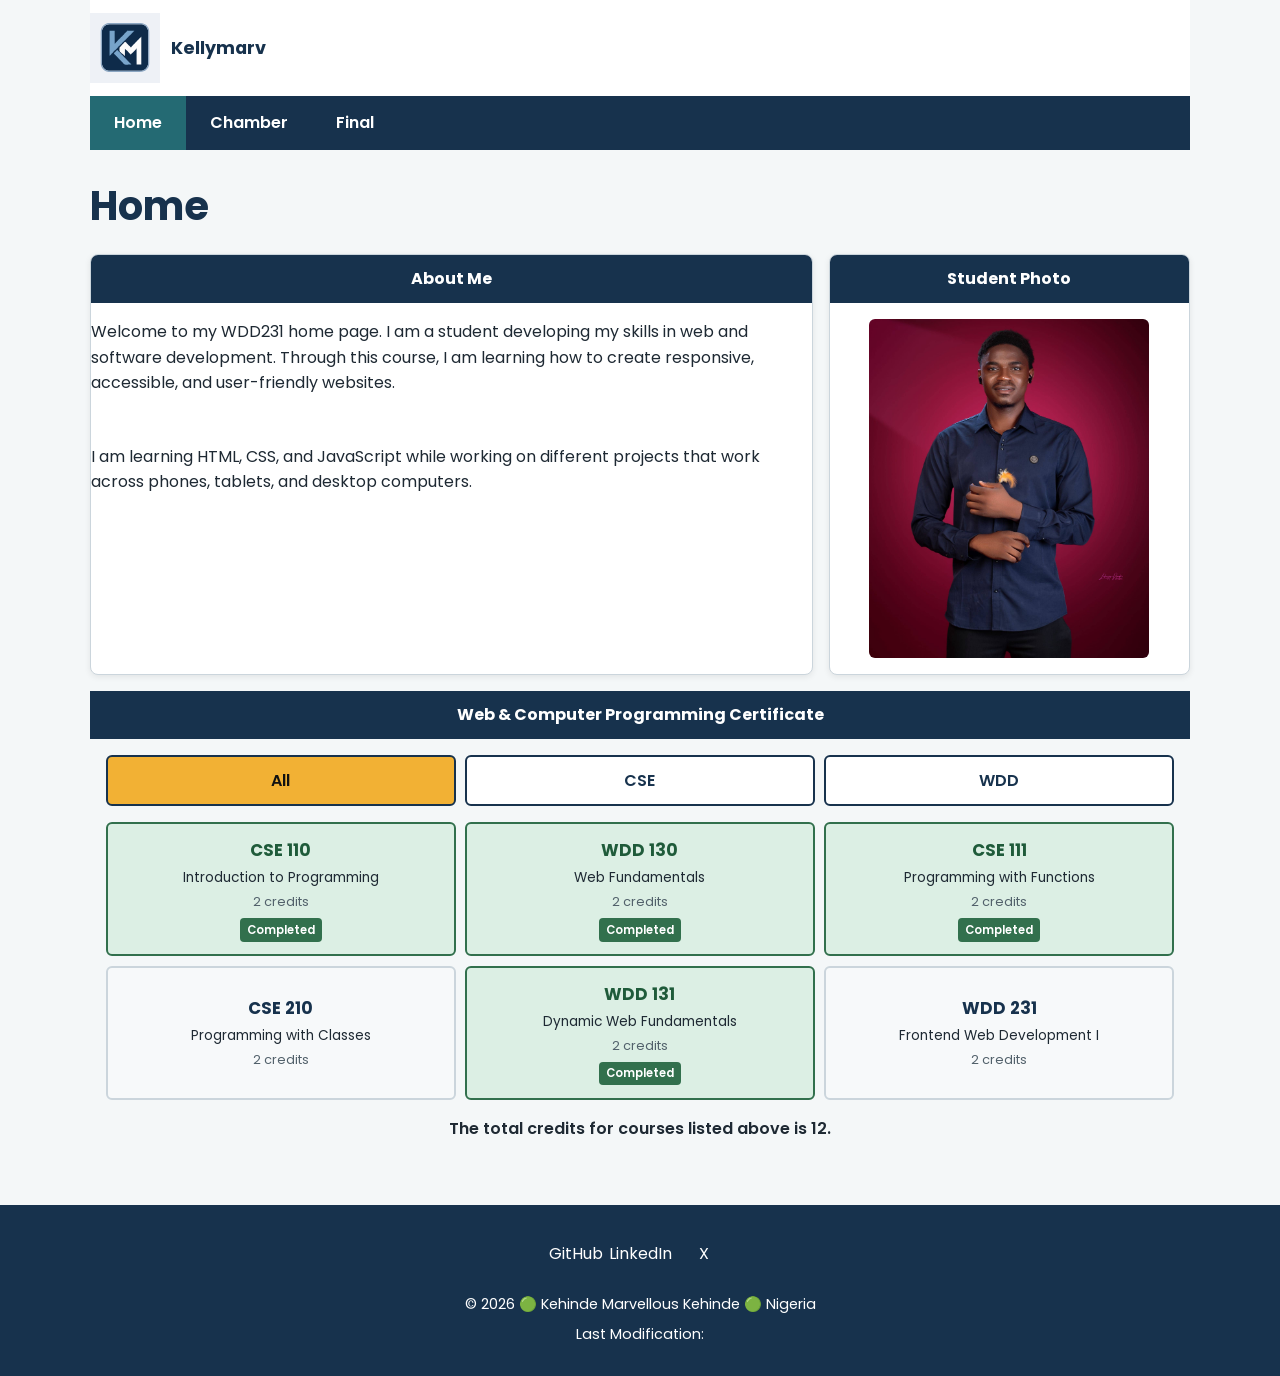
==== index.html @ 5dd4b8f6 "done" ====
<!DOCTYPE html>
<html lang="en">
<head>
   <meta charset="UTF-8">
   <meta name="viewport" content="width=device-width, initial-scale=1.0">

   <meta name="description" content="Home page for my WDD231 Web and Computer Programming certificate.">
   <meta name="author" content="Kehinde Marvellous Kehinde">

   <title>WDD231 | Home</title>

   <!-- Google Font -->
   <link rel="preconnect" href="https://fonts.googleapis.com">
   <link rel="preconnect" href="https://fonts.gstatic.com" crossorigin>
   <link href="https://fonts.googleapis.com/css2?family=Poppins:wght@400;500;600;700&display=swap" rel="stylesheet">

   <!-- CSS -->
   <link rel="stylesheet" href="styles/small.css">
   <link rel="stylesheet" href="styles/large.css">

   <!-- JavaScript -->
   <script src="scripts/navigation.js" defer></script>
   <script src="scripts/date.js" defer></script>
   <script src="scripts/courses.js" defer></script>
</head>

<body>

   <header>
       <div class="header-top">

           <div class="logo-area">
               <img src="images/logo.svg" alt="Site logo">
               <span>Kellymarv</span>
           </div>

           <button id="menuButton" class="menu-button" aria-label="Open navigation menu">
               ☰
           </button>

       </div>

       <nav id="primaryNav">
           <a href="index.html" class="active">Home</a>
           <a href="chamber/index.html">Chamber</a>
           <a href="final/index.html">Final</a>
       </nav>
   </header>


   <main>

       <h1>Home</h1>

       <div class="home-grid">

           <!-- About Me -->
           <section class="card">
               <h2>About Me</h2>

               <div class="top-sections">
                   <p>
                       Welcome to my WDD231 home page. I am a student developing
                       my skills in web and software development. Through this
                       course, I am learning how to create responsive,
                       accessible, and user-friendly websites.
                   </p>

                   <p>
                       I am learning HTML, CSS, and JavaScript while working on
                       different projects that work across phones, tablets,
                       and desktop computers.
                   </p>
               </div>
           </section>


           <!-- Student Photo -->
           <section class="card">
               <h2>Student Photo</h2>

               <div class="photo-container">
                   <img
                       src="images/student-photo.jpg"
                       alt="Student photo"
                       loading="lazy"
                   >
               </div>
           </section>

       </div>


       <!-- Certificate -->
       <section class="certificate-section">

           <h2>Web &amp; Computer Programming Certificate</h2>

           <div class="filter-buttons">

               <button type="button" data-filter="all" class="filter active">
                   All
               </button>

               <button type="button" data-filter="CSE" class="filter">
                   CSE
               </button>

               <button type="button" data-filter="WDD" class="filter">
                   WDD
               </button>

           </div>


           <div id="courseList" class="course-list">
               <!-- JavaScript will put courses here -->
           </div>


           <p id="creditTotal" class="credit-total"></p>

       </section>

   </main>


   <footer>

       <div class="social-links">

           <a
               href="https://github.com/Kellymarv1"
               target="_blank"
               rel="noopener noreferrer"
               aria-label="GitHub"
           >
               GitHub
           </a>

           <a
               href="https://www.linkedin.com/in/kehinde-marvellous-96652922b/"
               target="_blank"
               rel="noopener noreferrer"
               aria-label="LinkedIn"
           >
               LinkedIn
           </a>

           <a
               href="https://x.com/kehindemarvell2"
               target="_blank"
               rel="noopener noreferrer"
               aria-label="X"
           >
               X
           </a>

       </div>

       <p>
            &copy; <span id="currentyear"></span>
      🟢 Kehinde Marvellous Kehinde 🟢 Nigeria</p>

      <p class="highlight">
        Last Modification: <span id="lastmodified"></span></p>

   </footer>

</body>
</html>
---- styles/small.css ----
/* ==============================
   GENERAL
============================== */

* {
    box-sizing: border-box;
}

:root {
    --primary-color: #17324d;
    --secondary-color: #246a73;
    --accent-color: #f2b134;
    --background-color: #f4f7f8;
    --card-color: #ffffff;
    --text-color: #1e2933;
    --border-color: #cbd5dc;
    --completed-color: #dcefe4;
    --completed-border: #32704d;
}

html {
    font-family: "Poppins", sans-serif;
}

body {
    margin: 0;
    min-width: 320px;

    background-color: var(--background-color);
    color: var(--text-color);

    line-height: 1.6;
}

img {
    max-width: 100%;
    height: auto;
}


/* ==============================
   HEADER
============================== */

header {
    background-color: var(--primary-color);
    color: white;
}

.header-top {
    display: flex;

    justify-content: space-between;
    align-items: center;

    padding: 0.8rem 1rem;
}

.logo-area {
    display: flex;

    align-items: center;

    gap: 0.7rem;

    color: white;
    text-decoration: none;

    font-size: 1.1rem;
    font-weight: 700;
}

.logo-area img {
    width: 55px;
    height: 55px;
}


/* ==============================
   HAMBURGER
============================== */

.menu-button {
    border: none;

    background: transparent;

    color: white;

    font-size: 2rem;

    cursor: pointer;

    padding: 0.25rem 0.5rem;
}

.menu-button:hover,
.menu-button:focus-visible {
    background-color: var(--secondary-color);
    border-radius: 5px;
}


/* ==============================
   NAVIGATION
============================== */

nav {
    display: none;
}

nav.open {
    display: flex;

    flex-direction: column;
}

nav a {
    display: block;

    color: white;

    text-decoration: none;

    padding: 0.9rem 1rem;

    border-top: 1px solid rgba(255, 255, 255, 0.15);

    font-weight: 600;
}

nav a:hover,
nav a:focus-visible,
nav a.active {
    background-color: var(--secondary-color);
}


/* ==============================
   MAIN
============================== */

main {
    width: 100%;
    max-width: 1100px;
    margin: 0 auto;
    padding: 1.5rem;
}

h1 {
    margin: 0 0 1rem;

    color: var(--primary-color);

    font-size: clamp(1.8rem, 5vw, 2.5rem);
}

h2 {
    margin: 0;

    padding: 0.7rem 1rem;

    background-color: var(--primary-color);

    color: white;

    text-align: center;

    font-size: 1rem;
}


/* ==============================
   SECTIONS
============================== */

.top-sections {
    display: grid;

    gap: 1rem;

    margin-bottom: 1rem;
}

.card {
    background-color: var(--card-color);

    border: 1px solid var(--border-color);

    border-radius: 8px;

    overflow: hidden;

    box-shadow: 0 2px 6px rgba(0, 0, 0, 0.08);
}

.section-content {
    padding: 1rem;
}

.section-content p {
    margin-top: 0;
}

.section-content p:last-child {
    margin-bottom: 0;
}


/* ==============================
   STUDENT PHOTO
============================== */

.photo-container {
    display: flex;

    justify-content: center;
    align-items: center;

    padding: 1rem;
}

.photo-container img {
    width: 100%;

    max-width: 400px;

    aspect-ratio: 1 / 1;

    object-fit: cover;

    border-radius: 6px;
}


/* ==============================
   COURSE SECTION
============================== */

.certificate-section {
    padding-bottom: 1rem;
}


/* ==============================
   FILTER BUTTONS
============================== */

.filter-buttons {
    display: grid;

    grid-template-columns: repeat(3, 1fr);

    gap: 0.5rem;

    padding: 1rem;
}

.filter {
    border: 2px solid var(--primary-color);

    border-radius: 6px;

    background-color: white;

    color: var(--primary-color);

    padding: 0.7rem 0.5rem;

    font-family: inherit;

    font-size: 1rem;

    font-weight: 600;

    cursor: pointer;
}

.filter:hover,
.filter:focus-visible,
.filter.active {
    background-color: var(--accent-color);

    color: #111111;
}


/* ==============================
   COURSE CARDS
============================== */

.course-list {
    display: grid;

    gap: 0.6rem;

    padding: 0 1rem;
}

.course-card {
    padding: 0.8rem;

    background-color: #f7f9fa;

    border: 2px solid var(--border-color);

    border-radius: 6px;

    text-align: center;
}

.course-code {
    display: block;

    color: var(--primary-color);

    font-size: 1.05rem;

    font-weight: 700;
}

.course-title {
    display: block;

    margin-top: 0.2rem;

    color: var(--text-color);

    font-size: 0.85rem;
}

.course-credits {
    display: block;

    margin-top: 0.2rem;

    color: #52616b;

    font-size: 0.8rem;
}


/* Completed courses */

.course-card.completed {
    background-color: var(--completed-color);

    border-color: var(--completed-border);
}

.course-card.completed .course-code {
    color: #1f5b3a;
}

.completed-label {
    display: inline-block;

    margin-top: 0.35rem;

    padding: 0.15rem 0.45rem;

    border-radius: 4px;

    background-color: #32704d;

    color: white;

    font-size: 0.72rem;

    font-weight: 600;
}


/* ==============================
   CREDIT TOTAL
============================== */

.credit-total {
    margin: 1rem;

    text-align: center;

    font-weight: 600;
}


/* ==============================
   FOOTER
============================== */

footer {
    background-color: var(--primary-color);

    color: white;

    text-align: center;

    padding: 1.5rem 1rem;
}

.social-links {
    display: flex;

    justify-content: center;

    align-items: center;

    gap: 1rem;

    margin-bottom: 1rem;
}

.social-links a {
    display: flex;

    justify-content: center;
    align-items: center;

    width: 48px;
    height: 48px;

    border-radius: 50%;

    color: white;

    text-decoration: none;
}

.social-links a:hover,
.social-links a:focus-visible {
    background-color: var(--secondary-color);
}

.social-icon {
    font-size: 1.6rem;

    font-weight: 700;
}

.github-icon {
    font-size: 1.4rem;
}

.x-icon {
    font-size: 1.8rem;
}

footer p {
    margin: 0.4rem 0;

    font-size: 0.9rem;
}
---- styles/large.css ----
/* =====================================
   LARGE SCREEN - 768px AND ABOVE
===================================== */

@media screen and (min-width: 768px) {

    /* ================================
       HEADER
    ================================= */

    header {
        background-color: white;
        color: var(--text-color);
        max-width: 1100px;
        margin: 0 auto;
    }

    .header-content {
        display: flex;
        justify-content: space-between;
        align-items: center;
        padding: 1rem 1.5rem;
    }

    .logo-area {
        color: var(--primary-color);
    }

    .logo-area img {
        width: 70px;
        height: 70px;
    }

    /* Hide hamburger on desktop */

    .menu-button {
        display: none;
    }


    /* ================================
       NAVIGATION
    ================================= */

    nav {
        display: flex;
        flex-direction: row;
        justify-content: flex-start;
        align-items: center;

        width: 100%;

        background-color: var(--primary-color);
    }

    nav a {
        display: block;

        color: white;

        text-decoration: none;

        padding: 0.9rem 1.5rem;

        border-top: none;
    }

    nav a:hover,
    nav a:focus-visible {
        background-color: var(--secondary-color);
    }

    nav a.active {
        background-color: var(--secondary-color);
    }


    /* ================================
       MAIN
    ================================= */

    main {
        width: 100%;
        max-width: 1100px;

        margin: 0 auto;

        padding: 1.5rem 0 2rem;
    }


    /* ================================
       ABOUT ME + PHOTO
    ================================= */

    .home-grid {
        display: grid;

        grid-template-columns: 2fr 1fr;

        gap: 1rem;

        margin-bottom: 1rem;
    }


    /* ================================
       CARDS
    ================================= */

    .home-grid .card {
        min-height: 280px;
    }


    /* ================================
       PHOTO
    ================================= */

    .photo-container {
        display: flex;

        justify-content: center;
        align-items: center;

        height: calc(100% - 48px);

        padding: 1rem;
    }

    .photo-container img {
        width: 280px;
        height: 21.2rem;

        object-fit: cover;

        border-radius: 6px;
    }


    /* ================================
       CERTIFICATE
    ================================= */

    .certificate {
        width: 100%;
    }


    /* ================================
       COURSE FILTER BUTTONS
    ================================= */

    .filter-buttons {
        display: grid;

        grid-template-columns: repeat(3, 1fr);

        gap: 0.6rem;

        padding: 1rem;
    }


    /* ================================
       COURSE CARDS
    ================================= */

    .course-list {
        display: grid;

        grid-template-columns: repeat(3, 1fr);

        gap: 0.6rem;

        padding: 0 1rem;
    }

    .course-card {
        min-height: 110px;

        display: flex;

        flex-direction: column;

        justify-content: center;

        align-items: center;

        text-align: center;
    }


    /* ================================
       FOOTER
    ================================= */

    footer {
        width: 100%;
    }
}


/* =====================================
   VERY LARGE SCREENS
===================================== */

@media screen and (min-width: 1000px) {

    header,
    main {
        max-width: 1100px;
    }

    .header-top {
        padding-left: 0;
        padding-right: 0;
    }

    .home-grid {
        grid-template-columns: 2fr 1fr;
    }

}
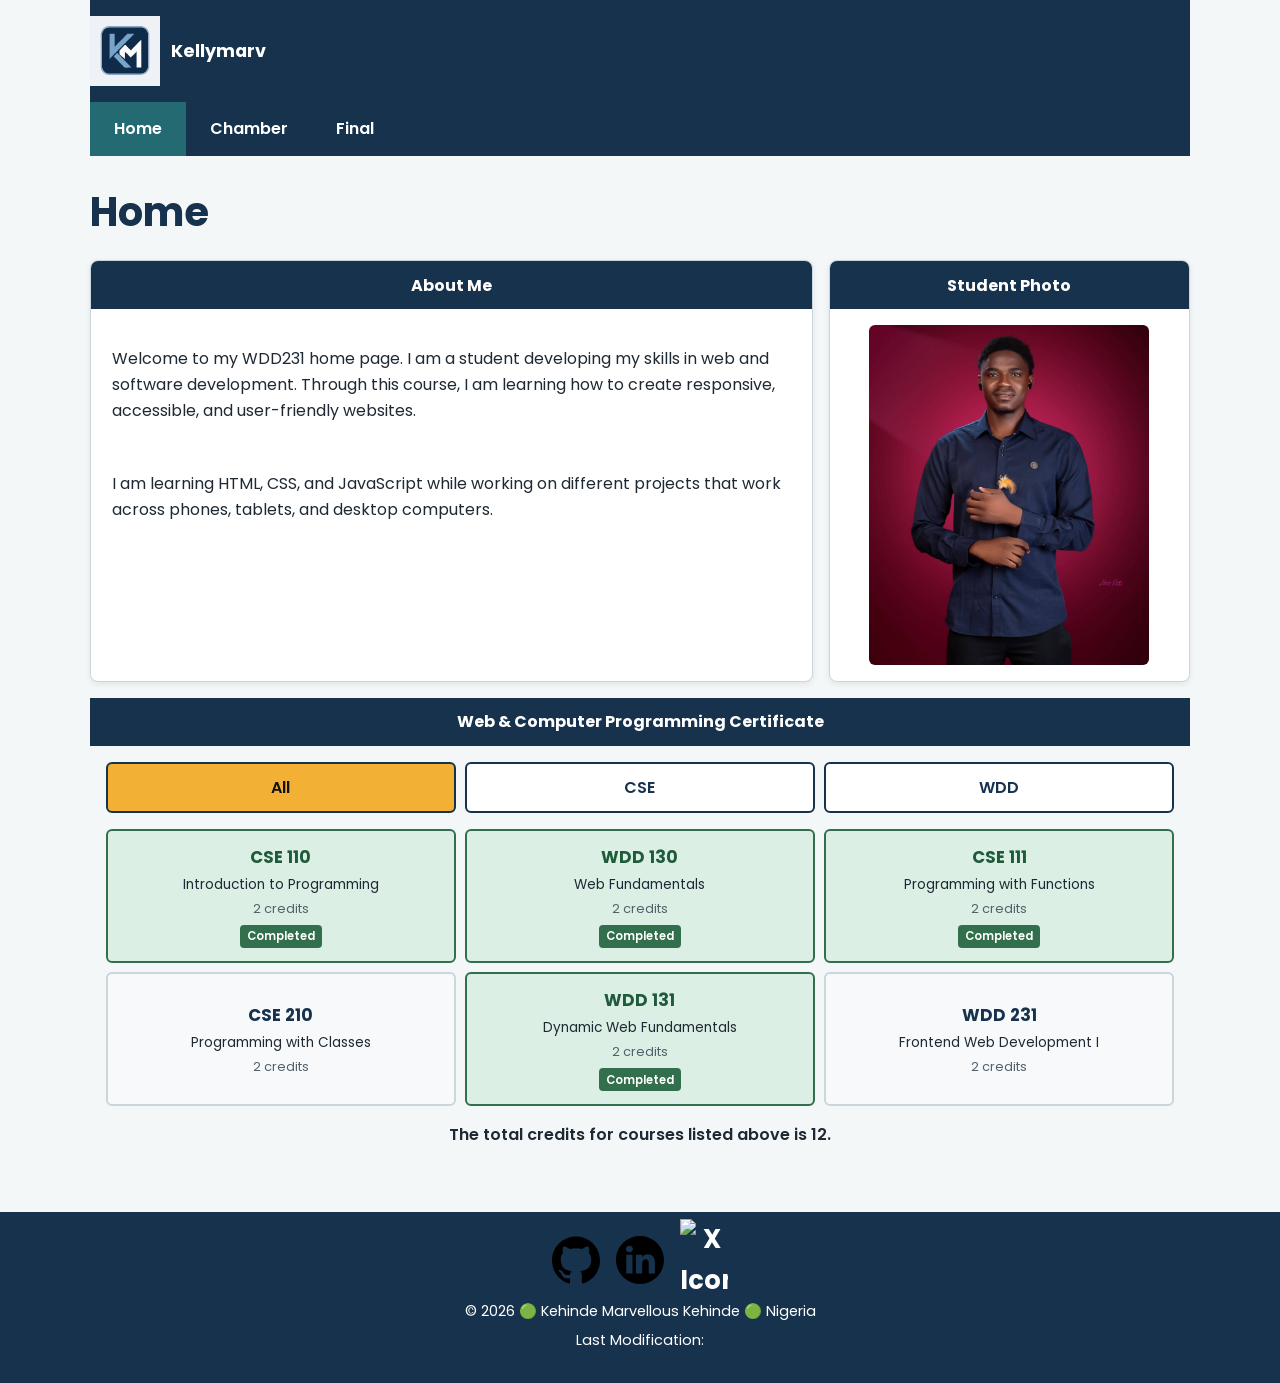
==== commit e8a7e820: "ddd" ====
--- a/index.html
+++ b/index.html
@@ -130,30 +130,19 @@
        <div class="social-links">
 
            <a
-               href="https://github.com/Kellymarv1"
-               target="_blank"
-               rel="noopener noreferrer"
-               aria-label="GitHub"
-           >
-               GitHub
+               href="https://github.com/Kellymarv1" target="_blank" rel="noopener noreferrer" aria-label="GitHub">
+                <img src="images/github.svg" alt="GitHub Icon" class="social-icon">
+               
            </a>
 
            <a
-               href="https://www.linkedin.com/in/kehinde-marvellous-96652922b/"
-               target="_blank"
-               rel="noopener noreferrer"
-               aria-label="LinkedIn"
-           >
-               LinkedIn
+               href="https://www.linkedin.com/in/kehinde-marvellous-96652922b/" target="_blank" rel="noopener noreferrer" aria-label="LinkedIn">
+               <img src="images/linkedin.svg" alt="LinkedIn Icon" class="social-icon">
            </a>
 
            <a
-               href="https://x.com/kehindemarvell2"
-               target="_blank"
-               rel="noopener noreferrer"
-               aria-label="X"
-           >
-               X
+               href="https://x.com/kehindemarvell2" target="_blank" rel="noopener noreferrer" aria-label="X">
+               <img src="" alt="X Icon" class="social-icon">
            </a>
 
        </div>
--- a/styles/small.css
+++ b/styles/small.css
@@ -58,14 +58,10 @@
 
 .logo-area {
     display: flex;
-
     align-items: center;
-
     gap: 0.7rem;
-
     color: white;
     text-decoration: none;
-
     font-size: 1.1rem;
     font-weight: 700;
 }
@@ -176,10 +172,9 @@
 
 .top-sections {
     display: grid;
-
     gap: 1rem;
-
     margin-bottom: 1rem;
+    padding: 21px;
 }
 
 .card {
@@ -213,22 +208,15 @@
 
 .photo-container {
     display: flex;
-
     justify-content: center;
     align-items: center;
-
     padding: 1rem;
 }
 
 .photo-container img {
     width: 100%;
-
     max-width: 400px;
-
-    aspect-ratio: 1 / 1;
-
     object-fit: cover;
-
     border-radius: 6px;
 }
 
--- a/styles/large.css
+++ b/styles/large.css
@@ -9,13 +9,13 @@
     ================================= */
 
     header {
-        background-color: white;
-        color: var(--text-color);
+        background-color: var(--primary-color);
+        color: white;
         max-width: 1100px;
         margin: 0 auto;
     }
 
-    .header-content {
+    .header-top {
         display: flex;
         justify-content: space-between;
         align-items: center;
@@ -23,7 +23,7 @@
     }
 
     .logo-area {
-        color: var(--primary-color);
+        color: white;
     }
 
     .logo-area img {
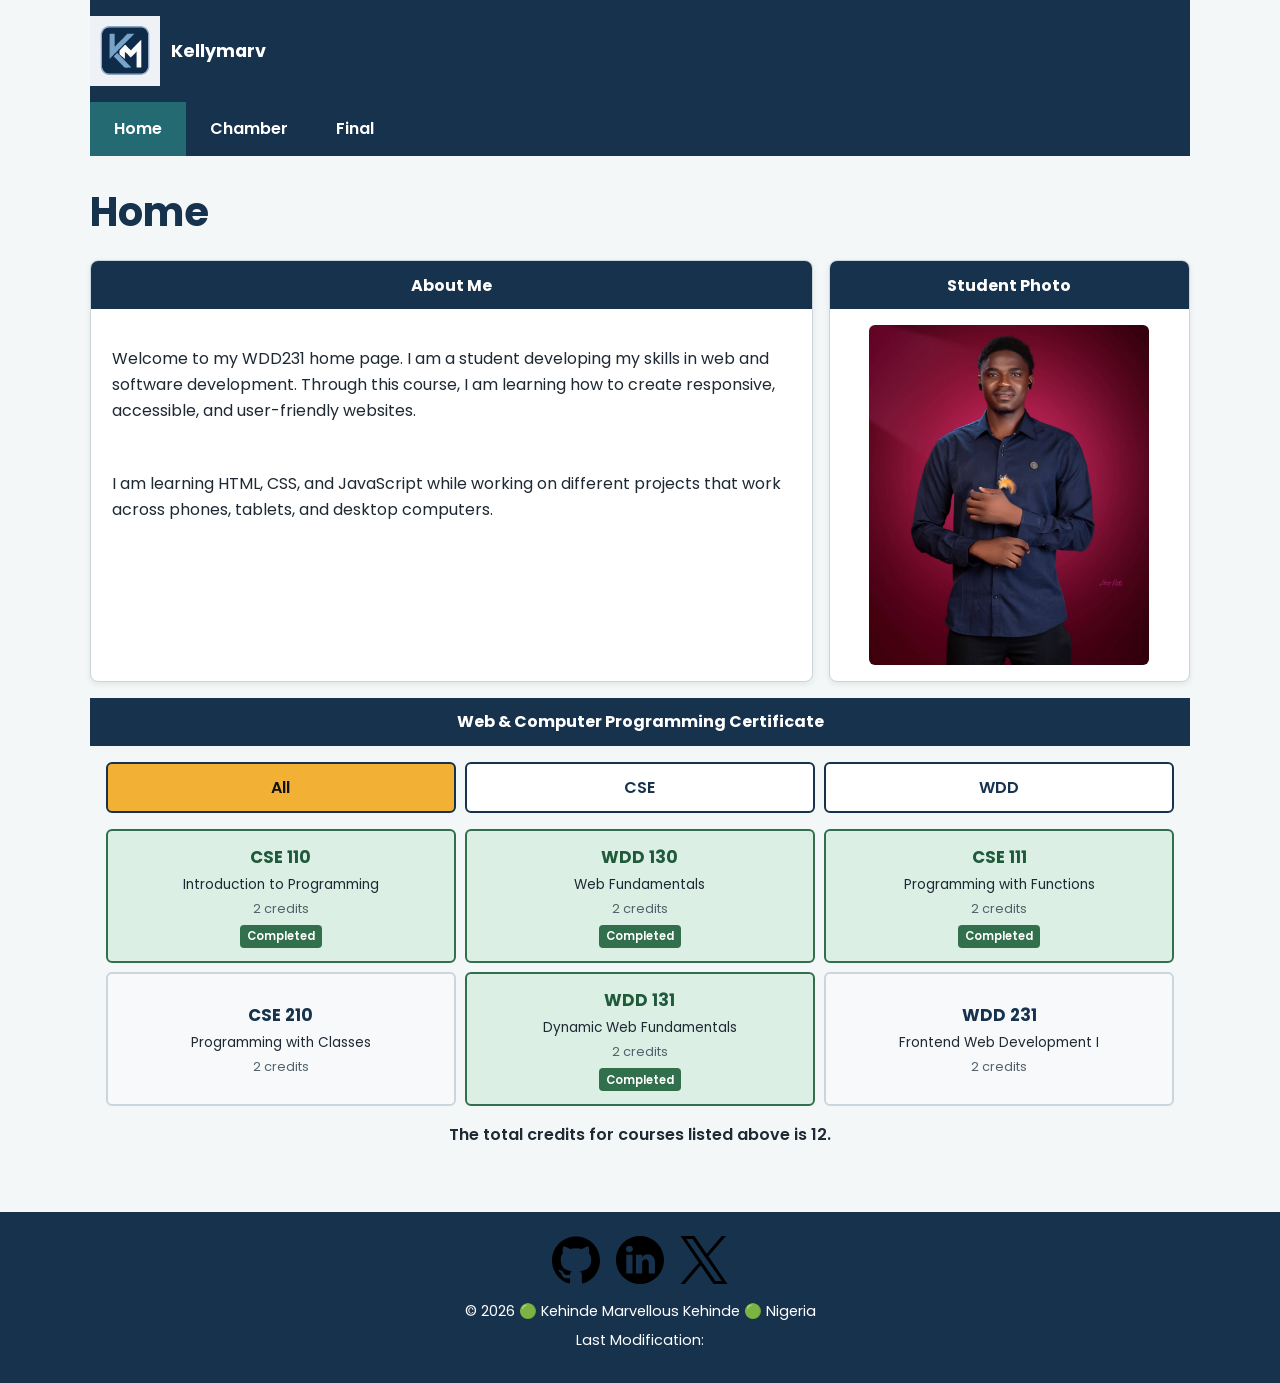
==== commit 5484b072: "done" ====
--- a/index.html
+++ b/index.html
@@ -142,7 +142,7 @@
 
            <a
                href="https://x.com/kehindemarvell2" target="_blank" rel="noopener noreferrer" aria-label="X">
-               <img src="" alt="X Icon" class="social-icon">
+               <img src="images/x.svg" alt="X Icon" class="social-icon">
            </a>
 
        </div>
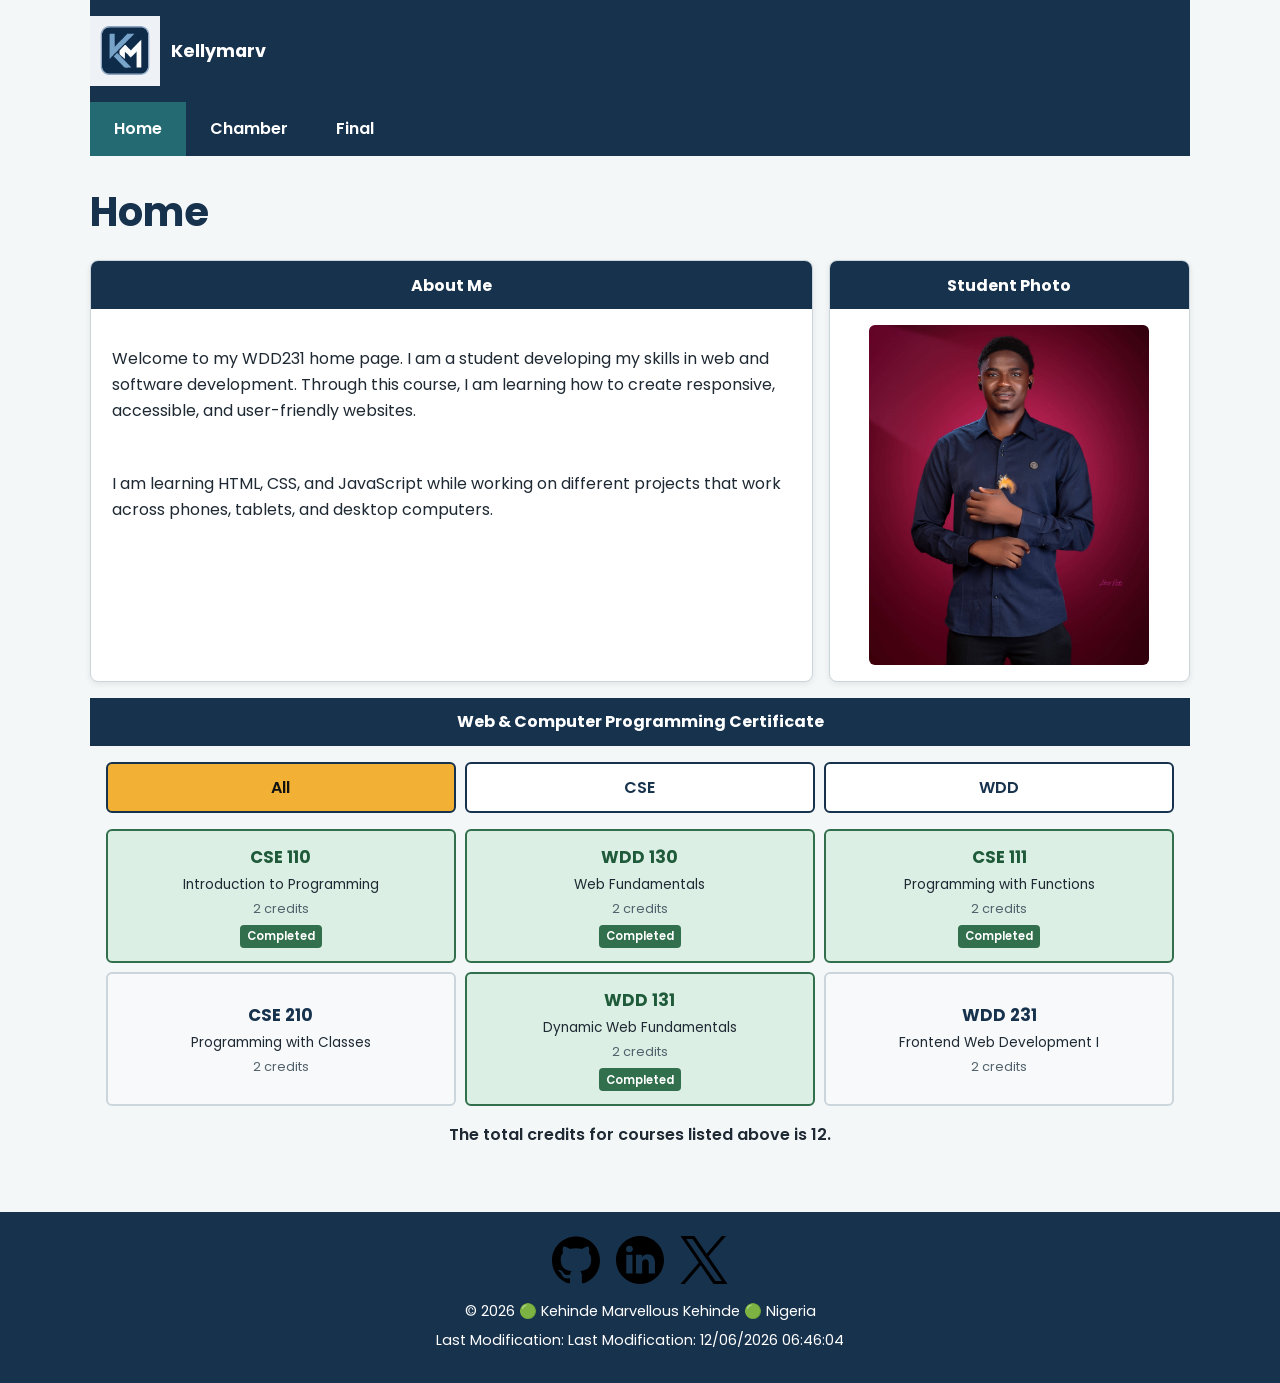
==== commit edce9fe6: "vffff" ====
--- a/index.html
+++ b/index.html
@@ -142,7 +142,7 @@
 
            <a
                href="https://x.com/kehindemarvell2" target="_blank" rel="noopener noreferrer" aria-label="X">
-               <img src="images/x.svg" alt="X Icon" class="social-icon">
+               <img src="images/x-twitter.svg" alt="X(formerly Twitter) Icon" class="social-icon">
            </a>
 
        </div>
@@ -152,7 +152,7 @@
       🟢 Kehinde Marvellous Kehinde 🟢 Nigeria</p>
 
       <p class="highlight">
-        Last Modification: <span id="lastmodified"></span></p>
+        Last Modification: <span id="lastModified"></span></p>
 
    </footer>
 
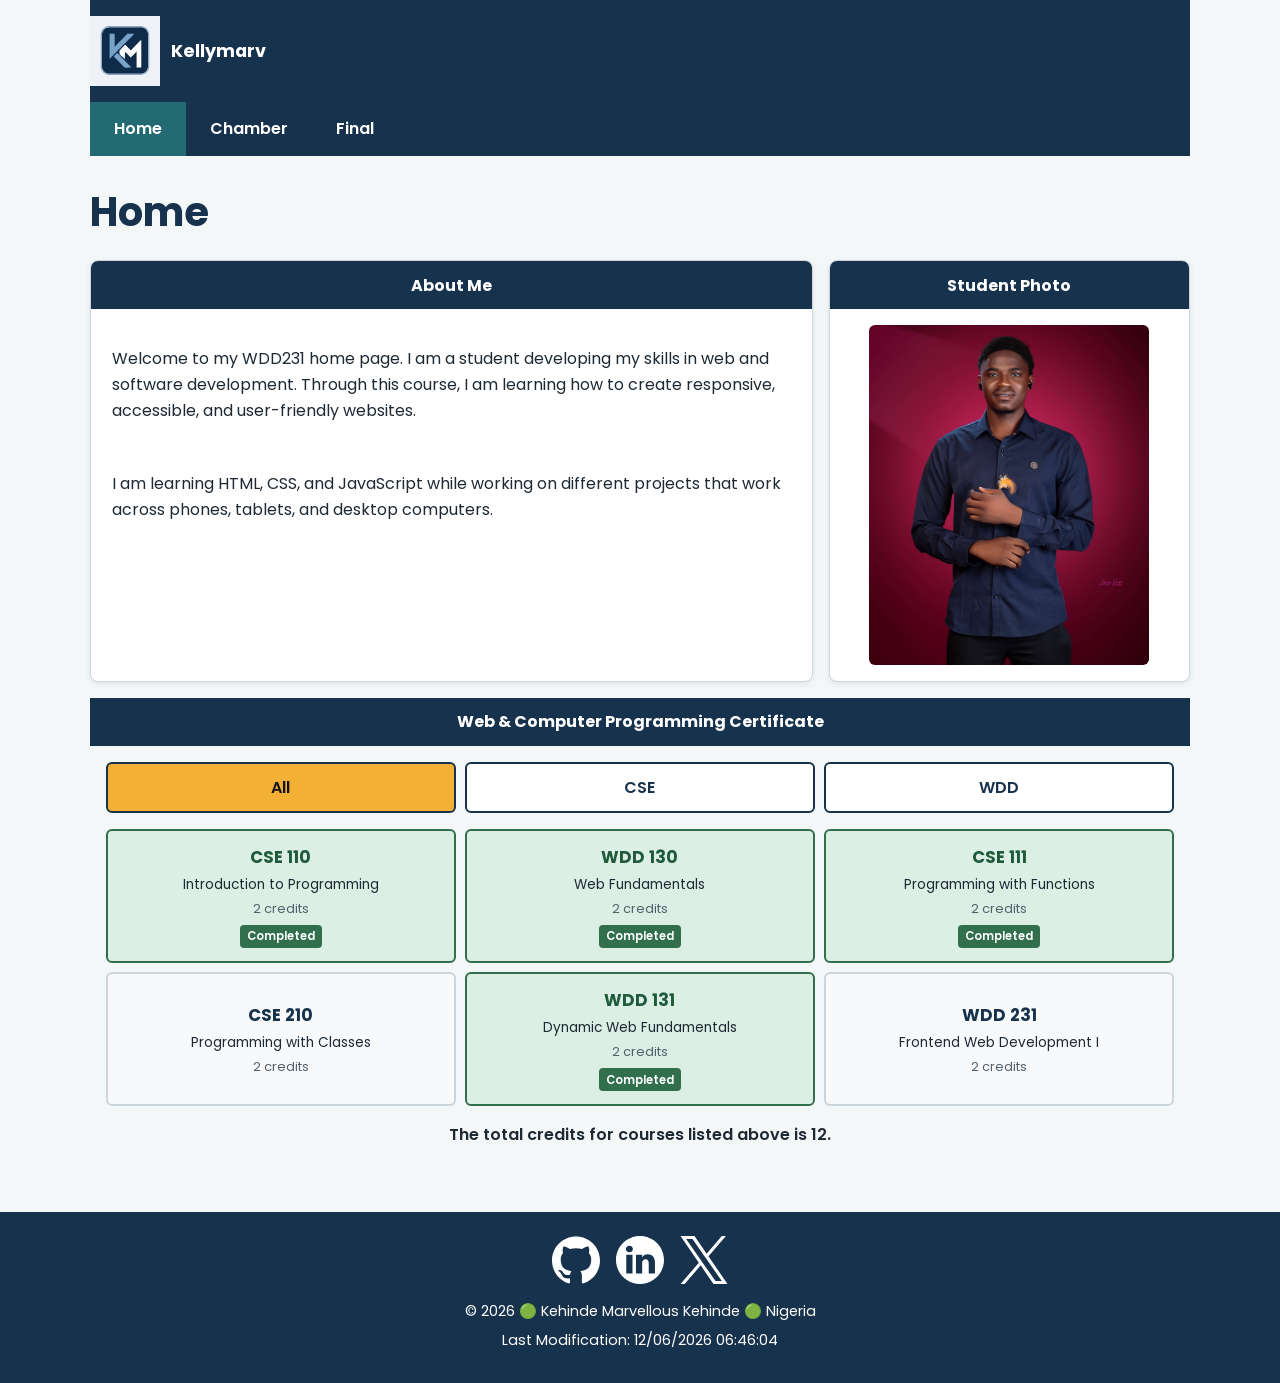
==== commit 6f78ea86: "Done" ====
--- a/index.html
+++ b/index.html
@@ -82,8 +82,7 @@
                <div class="photo-container">
                    <img
                        src="images/student-photo.jpg"
-                       alt="Student photo"
-                       loading="lazy"
+                       alt="Potrait of Kehinde Marvellous Kehinde, WDD231 student"
                    >
                </div>
            </section>
@@ -152,7 +151,7 @@
       🟢 Kehinde Marvellous Kehinde 🟢 Nigeria</p>
 
       <p class="highlight">
-        Last Modification: <span id="lastModified"></span></p>
+        <span id="lastModified"></span></p>
 
    </footer>
 
--- a/styles/small.css
+++ b/styles/small.css
@@ -437,4 +437,8 @@
     margin: 0.4rem 0;
 
     font-size: 0.9rem;
+}
+
+.social-links img {
+    filter: brightness(0) invert(1);
 }
